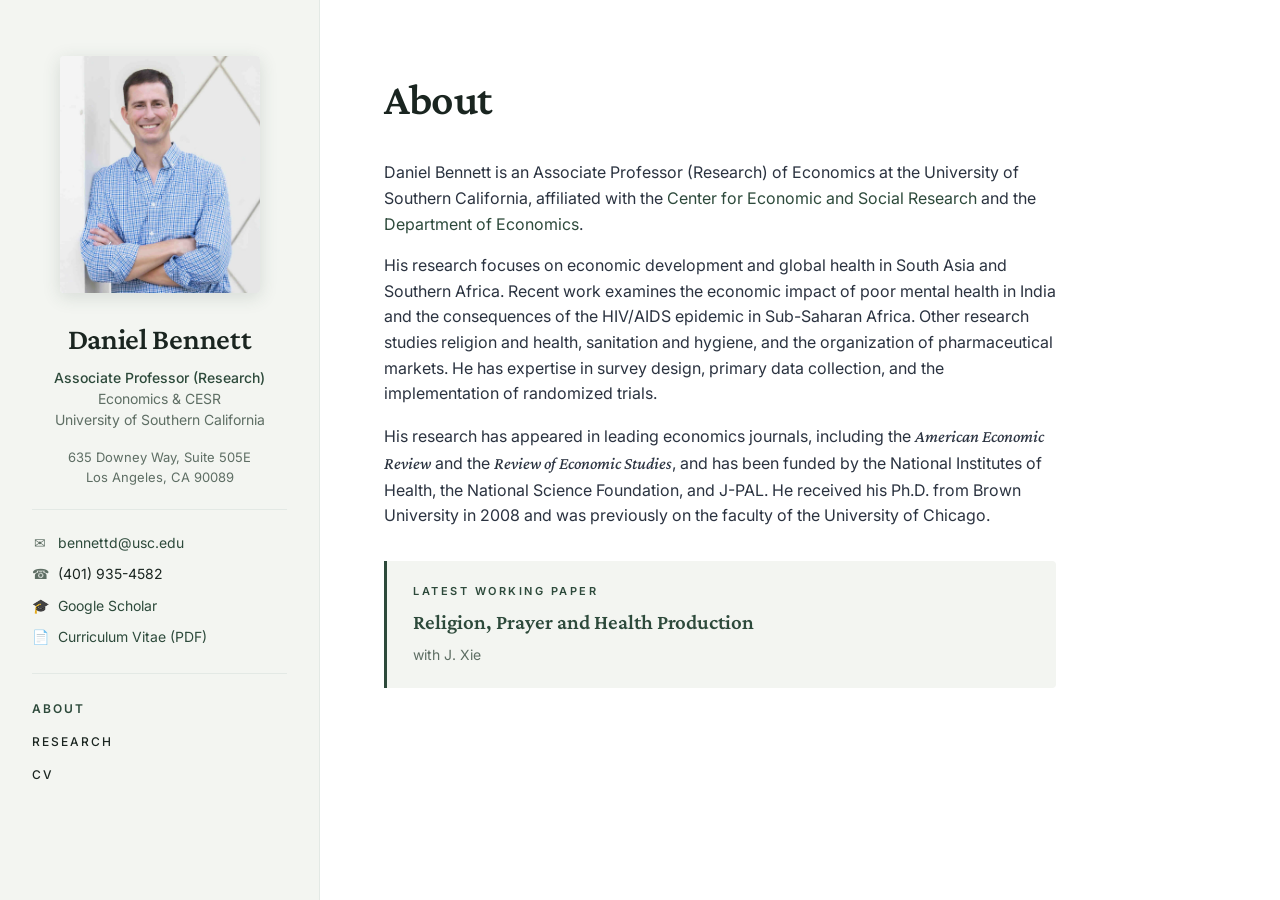
==== index.html @ 22e41c18 "Add files via upload" ====
<!DOCTYPE html>
<html lang="en">
<head>
<meta charset="UTF-8">
<meta name="viewport" content="width=device-width, initial-scale=1.0">
<title>Daniel Bennett — Economics, USC</title>
<meta name="description" content="Daniel Bennett, Associate Professor (Research) of Economics at the University of Southern California. Research on economic development and global health.">
<link rel="preconnect" href="https://fonts.googleapis.com">
<link rel="preconnect" href="https://fonts.gstatic.com" crossorigin>
<link href="https://fonts.googleapis.com/css2?family=Crimson+Pro:wght@400;500;600;700&family=Inter:wght@300;400;500;600&display=swap" rel="stylesheet">
<link rel="stylesheet" href="style.css">
</head>
<body>
<div class="layout">

<aside>
  <img class="headshot" src="headshot.jpg" alt="Daniel Bennett">
  <h1>Daniel Bennett</h1>
  <div class="role">
    <span class="accent">Associate Professor (Research)</span><br>
    Economics &amp; CESR<br>
    University of Southern California
  </div>
  <div class="address">
    635 Downey Way, Suite 505E<br>
    Los Angeles, CA 90089
  </div>
  <ul class="links">
    <li><span class="icon">✉</span><a href="mailto:bennettd@usc.edu">bennettd@usc.edu</a></li>
    <li><span class="icon">☎</span>(401) 935-4582</li>
    <li><span class="icon">🎓</span><a href="https://scholar.google.com/citations?user=5LNpPtAAAAAJ&amp;hl=en">Google Scholar</a></li>
    <li><span class="icon">📄</span><a href="Bennett_CV.pdf" target="_blank" rel="noopener">Curriculum Vitae (PDF)</a></li>
  </ul>
  <nav>
    <a href="index.html" class="current">About</a>
    <a href="research.html">Research</a>
    <a href="Bennett_CV.pdf" target="_blank" rel="noopener">CV</a>
  </nav>
</aside>

<main>
  <h1 class="page-title">About</h1>

  <p>Daniel Bennett is an Associate Professor (Research) of Economics at the University of Southern California, affiliated with the <a href="https://cesr.usc.edu/">Center for Economic and Social Research</a> and the <a href="https://dornsife.usc.edu/econ/about-us/">Department of Economics</a>.</p>

  <p>His research focuses on economic development and global health in South Asia and Southern Africa. Recent work examines the economic impact of poor mental health in India and the consequences of the HIV/AIDS epidemic in Sub-Saharan Africa. Other research studies religion and health, sanitation and hygiene, and the organization of pharmaceutical markets. He has expertise in survey design, primary data collection, and the implementation of randomized trials.</p>

  <p>His research has appeared in leading economics journals, including the <em>American Economic Review</em> and the <em>Review of Economic Studies</em>, and has been funded by the National Institutes of Health, the National Science Foundation, and J-PAL. He received his Ph.D. from Brown University in 2008 and was previously on the faculty of the University of Chicago.</p>

  <div class="featured">
    <div class="label">Latest Working Paper</div>
    <div class="ftitle"><a href="papers/prayer.pdf">Religion, Prayer and Health Production</a></div>
    <div style="font-size:14px; color: var(--muted); margin-top:4px;">with J. Xie</div>
  </div>
</main>

</div>
</body>
</html>
---- style.css ----
:root {
  --ink: #1a2520;
  --muted: #5e6e64;
  --link: #2d4a3b;
  --link-hover: #1c3127;
  --accent: #2d4a3b;        /* deep forest */
  --rule: #e3e9e5;
  --bg: #ffffff;
  --side: #f3f5f1;           /* very pale green-tinted */
}

* { box-sizing: border-box; }
html, body { margin: 0; padding: 0; }
body {
  background: var(--bg);
  color: var(--ink);
  font-family: "Inter", -apple-system, BlinkMacSystemFont, "Helvetica Neue", Arial, sans-serif;
  font-size: 16px;
  line-height: 1.6;
  font-weight: 400;
  -webkit-font-smoothing: antialiased;
}
a { color: var(--link); text-decoration: none; }
a:hover { color: var(--link-hover); text-decoration: underline; text-underline-offset: 3px; }

.layout {
  display: grid;
  grid-template-columns: 320px 1fr;
  min-height: 100vh;
}

aside {
  background: var(--side);
  padding: 56px 32px;
  border-right: 1px solid var(--rule);
  position: sticky;
  top: 0;
  height: 100vh;
  overflow-y: auto;
}
aside img.headshot {
  width: 100%;
  max-width: 200px;
  border-radius: 4px;
  display: block;
  margin: 0 auto 22px;
  box-shadow: 0 4px 18px rgba(45,74,59,0.15);
}
aside h1 {
  font-family: "Crimson Pro", Georgia, serif;
  font-size: 30px;
  margin: 0 0 4px;
  text-align: center;
  font-weight: 600;
  letter-spacing: -0.3px;
}
aside .role {
  text-align: center;
  color: var(--muted);
  font-size: 14px;
  margin-bottom: 18px;
  line-height: 1.5;
}
aside .role .accent { color: var(--accent); font-weight: 500; }
aside .address {
  text-align: center;
  color: var(--muted);
  font-size: 13px;
  line-height: 1.5;
  margin: 0 0 22px;
  padding-bottom: 22px;
  border-bottom: 1px solid var(--rule);
}
aside .links {
  list-style: none;
  padding: 0;
  margin: 0 0 24px;
  font-size: 14px;
}
aside .links li {
  margin-bottom: 9px;
  display: flex;
  align-items: center;
  gap: 10px;
}
aside .links .icon {
  width: 16px;
  display: inline-block;
  text-align: center;
  color: var(--muted);
}
aside nav {
  border-top: 1px solid var(--rule);
  padding-top: 18px;
}
aside nav a {
  display: block;
  padding: 7px 0;
  color: var(--ink);
  font-size: 12px;
  text-transform: uppercase;
  letter-spacing: 2px;
  font-weight: 500;
}
aside nav a.current { color: var(--accent); font-weight: 600; }
aside nav a:hover { color: var(--accent); text-decoration: none; }

main {
  padding: 64px 64px 80px;
  max-width: 800px;
}
main h1.page-title {
  font-family: "Crimson Pro", Georgia, serif;
  font-size: 44px;
  margin: 0 0 26px;
  font-weight: 600;
  letter-spacing: -0.8px;
}
main h2 {
  font-family: "Inter", sans-serif;
  font-size: 11px;
  text-transform: uppercase;
  letter-spacing: 2.5px;
  color: var(--accent);
  font-weight: 600;
  margin: 48px 0 20px;
  padding-bottom: 10px;
  border-bottom: 2px solid var(--accent);
}
main h2:first-of-type { margin-top: 0; }
main p {
  margin: 0 0 16px;
  color: #2b3340;
}
main em {
  font-family: "Crimson Pro", Georgia, serif;
  font-size: 1.07em;
  font-style: italic;
  font-weight: 500;
}

.featured {
  background: var(--side);
  border-left: 3px solid var(--accent);
  padding: 22px 26px;
  margin: 32px 0;
  border-radius: 0 4px 4px 0;
}
.featured .label {
  font-size: 11px;
  text-transform: uppercase;
  letter-spacing: 2.5px;
  color: var(--accent);
  font-weight: 600;
  margin-bottom: 6px;
}
.featured .ftitle {
  font-family: "Crimson Pro", Georgia, serif;
  font-weight: 600;
  font-size: 21px;
}

.pubs { list-style: none; padding: 0; margin: 0; }
.pubs li { margin-bottom: 16px; line-height: 1.55; }
.pubs .ptitle { font-weight: 500; color: var(--ink); }
.pubs .pjournal {
  font-family: "Crimson Pro", Georgia, serif;
  font-style: italic;
  color: var(--muted);
  font-size: 1.05em;
}
.pubs .plinks { font-size: 13px; color: var(--muted); }
.pubs .plinks a { color: var(--muted); }
.pubs .plinks a:hover { color: var(--accent); }

@media (max-width: 800px) {
  .layout { grid-template-columns: 1fr; }
  aside {
    position: static;
    height: auto;
    padding: 32px 24px;
  }
  aside img.headshot { max-width: 170px; }
  main { padding: 32px 24px 60px; }
  main h1.page-title { font-size: 36px; }
}
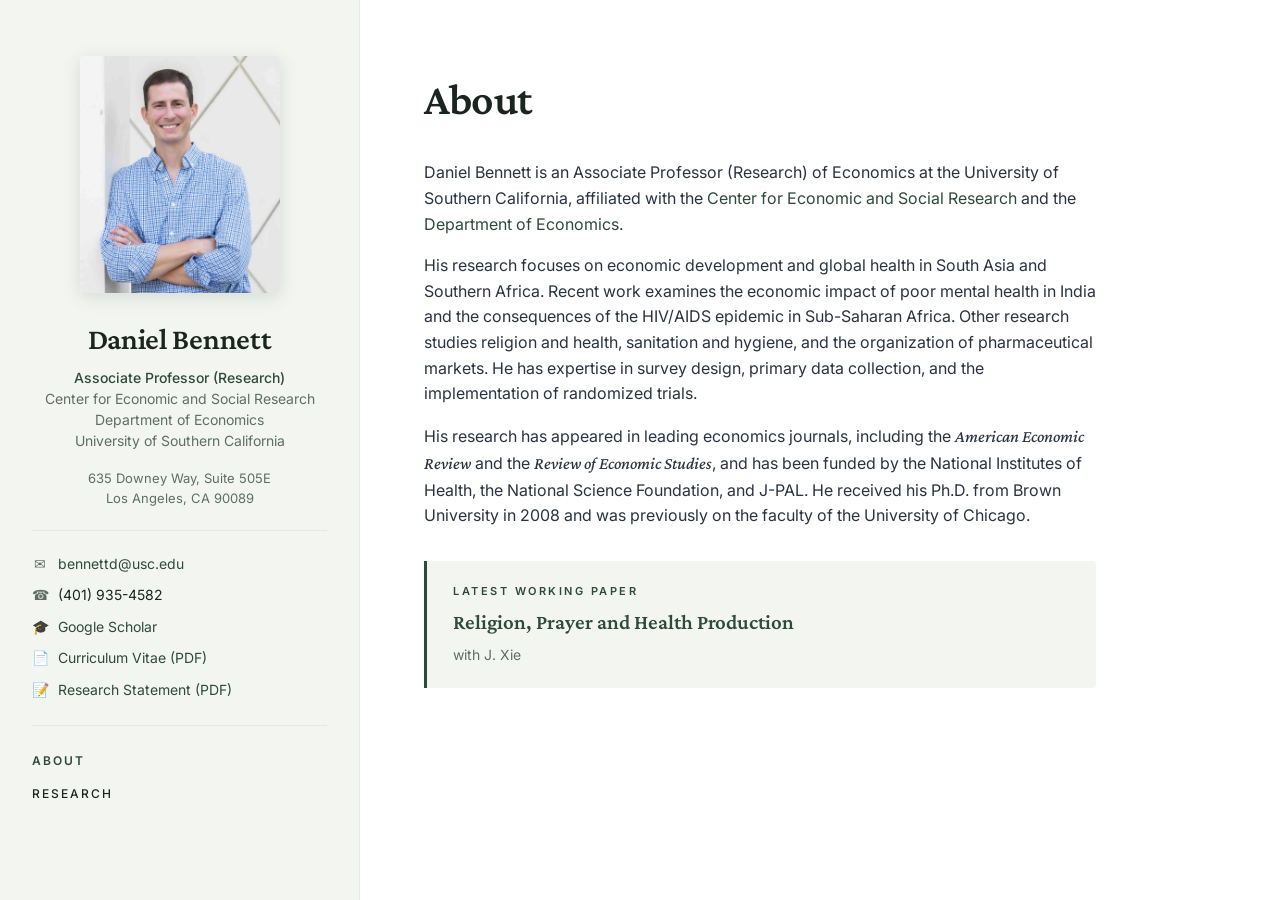
==== commit e717e076: "Add files via upload" ====
--- a/index.html
+++ b/index.html
@@ -18,7 +18,8 @@
   <h1>Daniel Bennett</h1>
   <div class="role">
     <span class="accent">Associate Professor (Research)</span><br>
-    Economics &amp; CESR<br>
+    Center for Economic and Social Research<br>
+    Department of Economics<br>
     University of Southern California
   </div>
   <div class="address">
@@ -30,11 +31,11 @@
     <li><span class="icon">☎</span>(401) 935-4582</li>
     <li><span class="icon">🎓</span><a href="https://scholar.google.com/citations?user=5LNpPtAAAAAJ&amp;hl=en">Google Scholar</a></li>
     <li><span class="icon">📄</span><a href="Bennett_CV.pdf" target="_blank" rel="noopener">Curriculum Vitae (PDF)</a></li>
+    <li><span class="icon">📝</span><a href="Bennett_Research_Statement.pdf" target="_blank" rel="noopener">Research Statement (PDF)</a></li>
   </ul>
   <nav>
     <a href="index.html" class="current">About</a>
     <a href="research.html">Research</a>
-    <a href="Bennett_CV.pdf" target="_blank" rel="noopener">CV</a>
   </nav>
 </aside>
 
@@ -49,7 +50,7 @@
 
   <div class="featured">
     <div class="label">Latest Working Paper</div>
-    <div class="ftitle"><a href="papers/prayer.pdf">Religion, Prayer and Health Production</a></div>
+    <div class="ftitle"><a href="papers/prayer.pdf" target="_blank" rel="noopener">Religion, Prayer and Health Production</a></div>
     <div style="font-size:14px; color: var(--muted); margin-top:4px;">with J. Xie</div>
   </div>
 </main>
--- a/style.css
+++ b/style.css
@@ -25,7 +25,7 @@
 
 .layout {
   display: grid;
-  grid-template-columns: 320px 1fr;
+  grid-template-columns: 360px 1fr;
   min-height: 100vh;
 }
 
